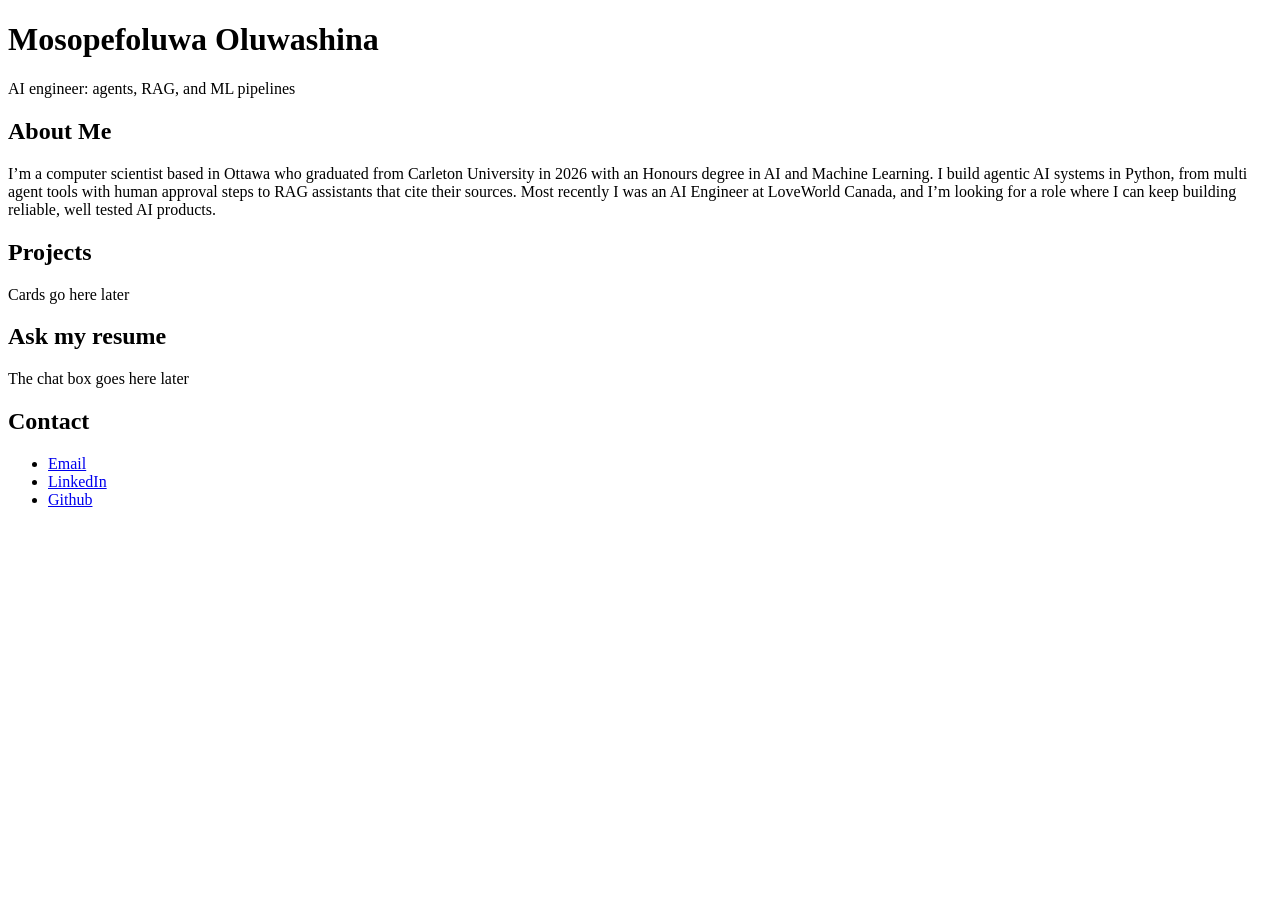
==== site/index.html @ ba9bc78c "Streaming update, HTML skeleton included" ====
<!DOCTYPE html>
<html lang="en">
<head>
    <meta charset="UTF-8">
    <meta name="viewpost" content="width=device-width, initial-scale=1">
    <title>Mosh | AI Engineer</title>
</head>
<body>
    <header>
        <h1>Mosopefoluwa Oluwashina</h1>
        <p>AI engineer: agents, RAG, and ML pipelines</p>
    </header>
    <section id="about">
        <h2>About Me</h2>
        <p>I’m a computer scientist based in Ottawa who graduated from Carleton University in 2026 with an Honours
            degree in AI and Machine Learning. I build agentic AI systems in Python, from multi agent tools with human
            approval steps to RAG assistants that cite their sources. Most recently I was an AI Engineer at LoveWorld
            Canada, and I’m looking for a role where I can keep building reliable, well tested AI products.</p>
    </section>
    <section id="projects">
        <h2>Projects</h2>
        <p>Cards go here later</p>
    </section>
    <section id="chat">
        <h2>Ask my resume</h2>
        <p>The chat box goes here later</p>
    </section>
    <footer id="contact">
        <h2>Contact</h2>
        <ul>
            <li><a href="mailto:moluwashina@gmail.com">Email</a></li>
            <li><a href="https://www.linkedin.com/in/mosopefoluwa-oluwashina-9428b6300/">LinkedIn</a></li>
            <li><a href="https://github.com/Mosh1132">Github</a></li>
        </ul>

    </footer>
</body>
</html>
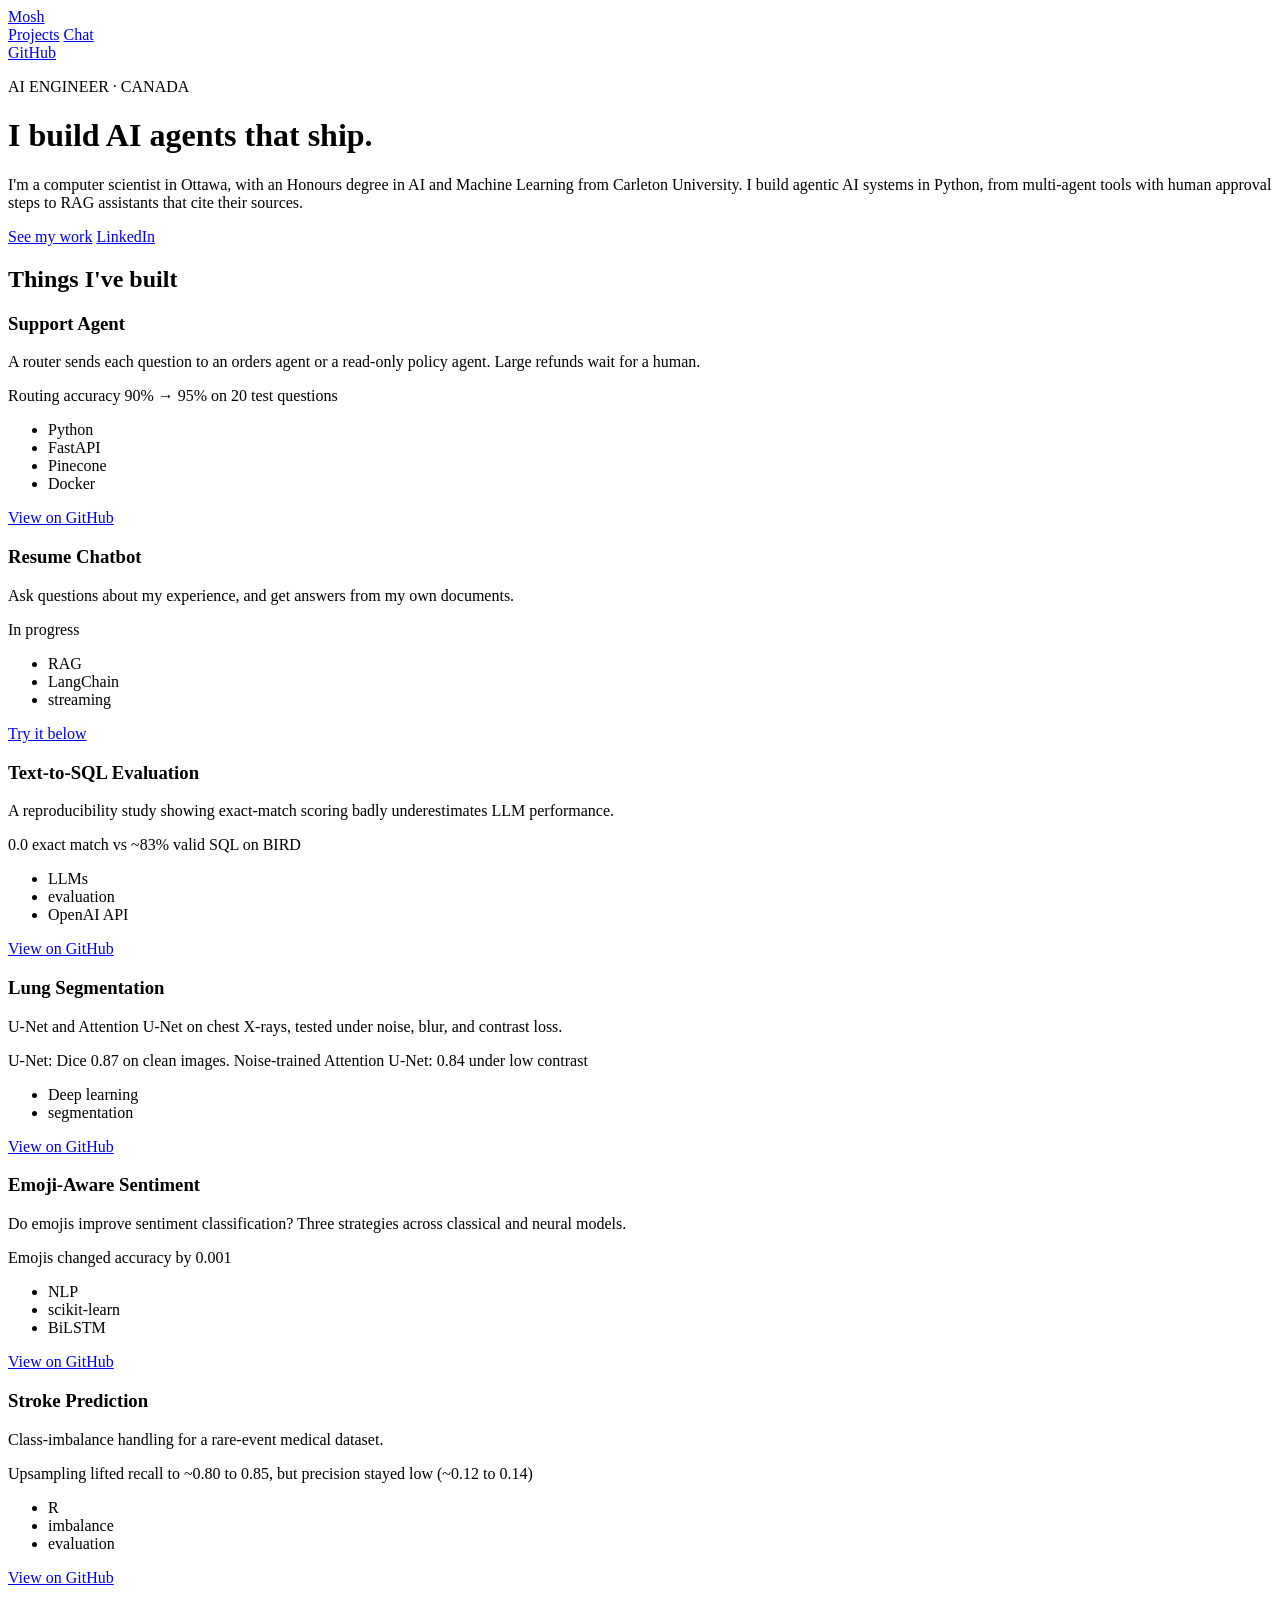
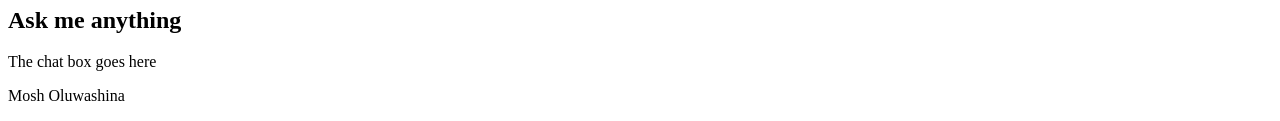
==== commit 3938f007: "Updated index.html" ====
--- a/site/index.html
+++ b/site/index.html
@@ -2,37 +2,108 @@
 <html lang="en">
 <head>
     <meta charset="UTF-8">
-    <meta name="viewpost" content="width=device-width, initial-scale=1">
+    <meta name="viewport" content="width=device-width, initial-scale=1.0">
     <title>Mosh | AI Engineer</title>
+    <link rel="stylesheet" href="style.css">
 </head>
 <body>
-    <header>
-        <h1>Mosopefoluwa Oluwashina</h1>
-        <p>AI engineer: agents, RAG, and ML pipelines</p>
+    <nav class="topbar">
+        <a class="logo" href="#">Mosh</a>
+        <div class="links">
+            <a href="#projects">Projects</a>
+            <a href="#chat">Chat</a>
+        </div>
+        <a href="https://github.com/Mosh1132" class="button">GitHub</a>
+    </nav>
+    <header class="hero">
+        <p class="eyebrow">AI ENGINEER · CANADA</p>
+        <h1> I build AI agents <span class="gradient">that ship.</span></h1>
+        <p class="lead">I'm a computer scientist in Ottawa, with an Honours degree in AI and Machine Learning from Carleton University.
+  I build agentic AI systems in Python, from multi-agent tools with human approval steps to RAG assistants that cite their sources.</p>
+        <div class="actions">
+            <a class="button" href="#projects">See my work</a>
+            <a href="https://www.linkedin.com/in/mosopefoluwa-oluwashina-9428b6300/" class="button ghost">LinkedIn</a>
+        </div>
     </header>
-    <section id="about">
-        <h2>About Me</h2>
-        <p>I’m a computer scientist based in Ottawa who graduated from Carleton University in 2026 with an Honours
-            degree in AI and Machine Learning. I build agentic AI systems in Python, from multi agent tools with human
-            approval steps to RAG assistants that cite their sources. Most recently I was an AI Engineer at LoveWorld
-            Canada, and I’m looking for a role where I can keep building reliable, well tested AI products.</p>
-    </section>
-    <section id="projects">
-        <h2>Projects</h2>
-        <p>Cards go here later</p>
-    </section>
-    <section id="chat">
-        <h2>Ask my resume</h2>
-        <p>The chat box goes here later</p>
-    </section>
-    <footer id="contact">
-        <h2>Contact</h2>
-        <ul>
-            <li><a href="mailto:moluwashina@gmail.com">Email</a></li>
-            <li><a href="https://www.linkedin.com/in/mosopefoluwa-oluwashina-9428b6300/">LinkedIn</a></li>
-            <li><a href="https://github.com/Mosh1132">Github</a></li>
-        </ul>
-
+    <main>
+        <section id="projects">
+            <h2>Things I've built</h2>
+            <div class="grid">
+                <article class="card">
+                    <h3>Support Agent</h3>
+                    <p>A router sends each question to an orders agent or a read-only policy agent. Large refunds wait for a human.</p>
+                    <p class="stat">Routing accuracy 90% → 95% on 20 test questions</p>
+                    <ul>
+                        <li>Python</li>
+                        <li>FastAPI</li>
+                        <li>Pinecone</li>
+                        <li>Docker</li>
+                    </ul>
+                    <a href="https://github.com/Mosh1132/support-agent">View on GitHub</a>
+                </article>
+                <article class="card">
+                    <h3>Resume Chatbot</h3>
+                    <p>Ask questions about my experience, and get answers from my own documents.</p>
+                    <p class="stat">In progress</p>
+                    <ul>
+                        <li>RAG</li>
+                        <li>LangChain</li>
+                        <li>streaming</li>
+                    </ul>
+                    <a href="#chat">Try it below</a>
+                </article>
+                <article class="card">
+                    <h3>Text-to-SQL Evaluation</h3>
+                    <p>A reproducibility study showing exact-match scoring badly underestimates LLM performance.</p>
+                    <p class="stat">0.0 exact match vs ~83% valid SQL on BIRD</p>
+                    <ul>
+                        <li>LLMs</li>
+                        <li>evaluation</li>
+                        <li>OpenAI API</li>
+                    </ul>
+                    <a href="https://github.com/Mosh1132/text-to-sql-eval-sensitivity">View on GitHub</a>
+                </article>
+                <article class="card">
+                    <h3>Lung Segmentation</h3>
+                    <p>U-Net and Attention U-Net on chest X-rays, tested under noise, blur, and contrast loss.</p>
+                    <p class="stat">U-Net: Dice 0.87 on clean images. Noise-trained Attention U-Net: 0.84 under low contrast</p>
+                    <ul>
+                        <li>Deep learning</li>
+                        <li>segmentation</li>
+                    </ul>
+                    <a href="https://github.com/Mosh1132/lung-segmentation-robustness">View on GitHub</a>
+                </article>
+                <article class="card">
+                    <h3>Emoji-Aware Sentiment</h3>
+                    <p>Do emojis improve sentiment classification? Three strategies across classical and neural models.</p>
+                    <p class="stat">Emojis changed accuracy by 0.001</p>
+                    <ul>
+                        <li>NLP</li>
+                        <li>scikit-learn</li>
+                        <li>BiLSTM</li>
+                    </ul>
+                    <a href="https://github.com/Mosh1132/emoji-aware-sentiment-analysis">View on GitHub</a>
+                </article>
+                <article class="card">
+                    <h3>Stroke Prediction</h3>
+                    <p>Class-imbalance handling for a rare-event medical dataset.</p>
+                    <p class="stat">Upsampling lifted recall to ~0.80 to 0.85, but precision stayed low (~0.12 to 0.14)</p>
+                    <ul>
+                        <li>R</li>
+                        <li>imbalance</li>
+                        <li>evaluation</li>
+                    </ul>
+                    <a href="https://github.com/Mosh1132/stroke-prediction-r">View on GitHub</a>
+                </article>
+            </div>
+        </section>
+        <section id="chat">
+            <h2>Ask me anything</h2>
+            <p>The chat box goes here</p>
+        </section>
+    </main>
+    <footer>
+        <p>Mosh Oluwashina</p>
     </footer>
 </body>
 </html>
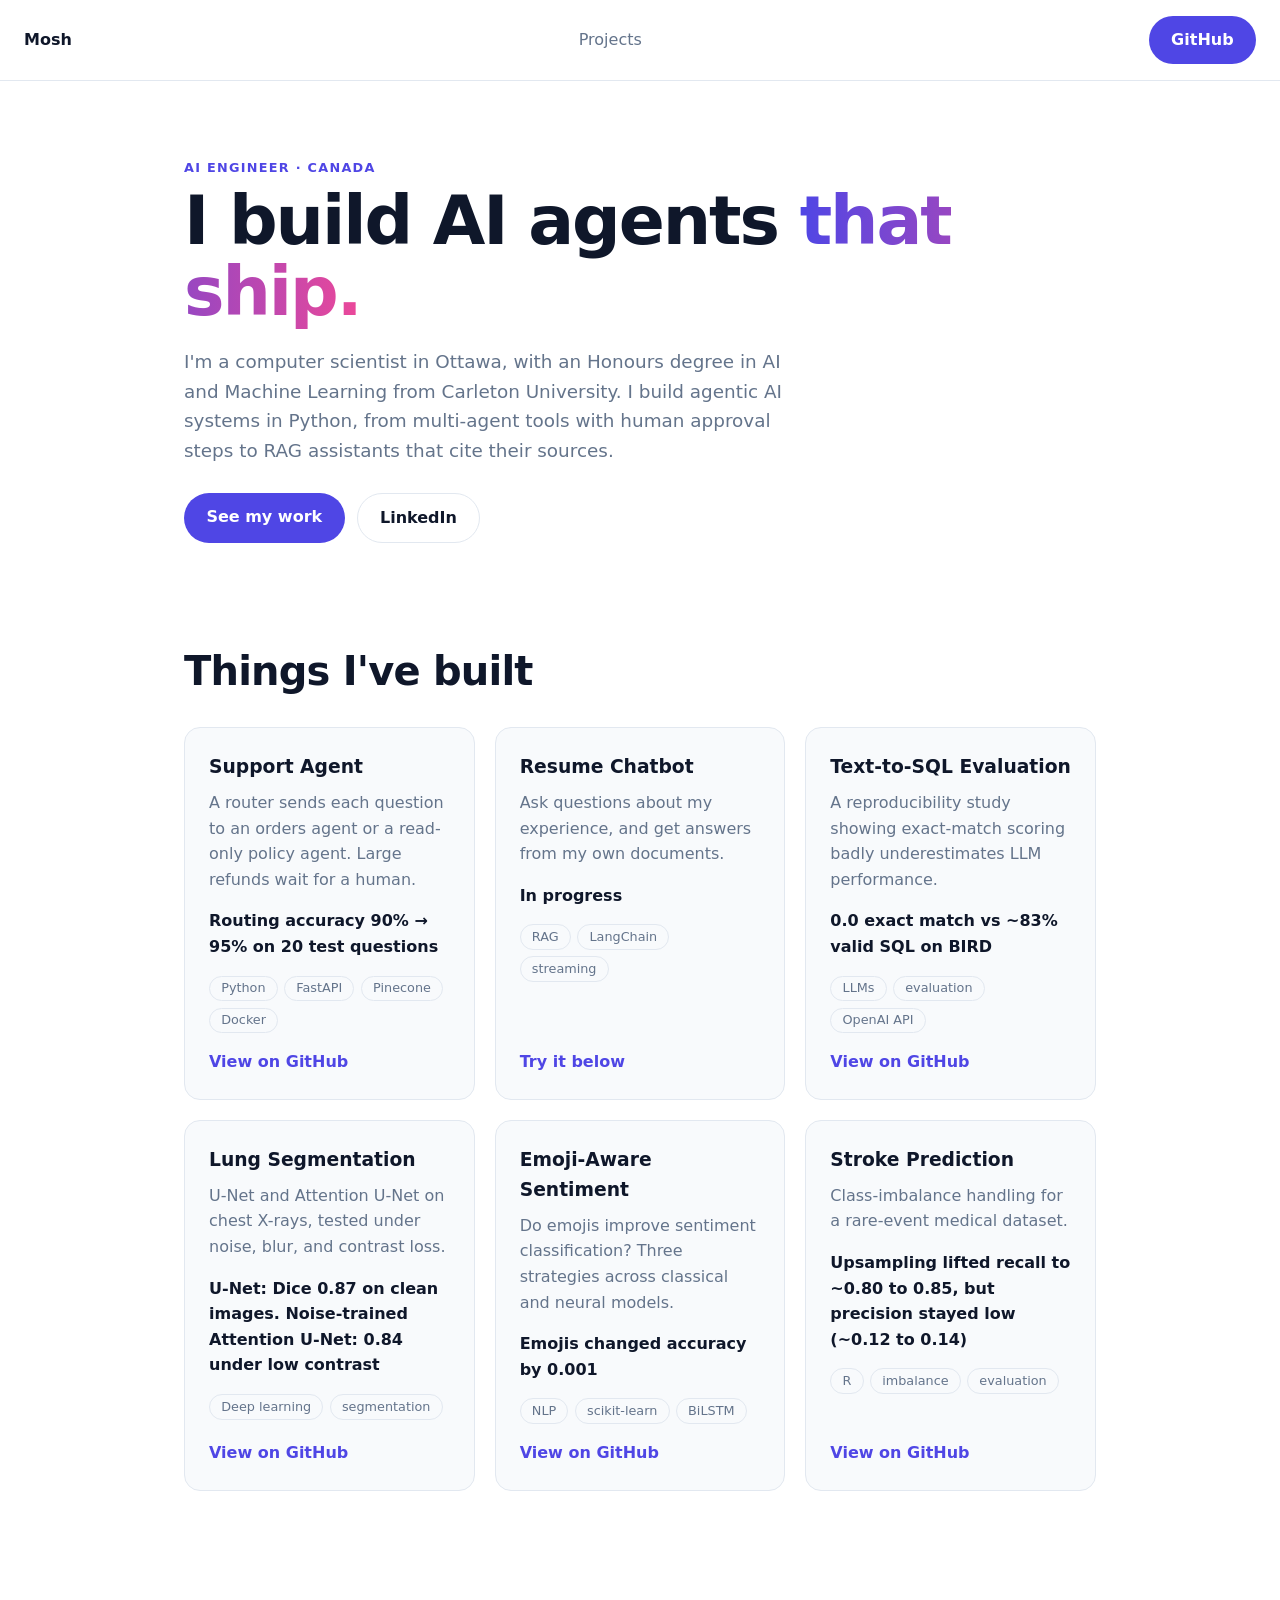
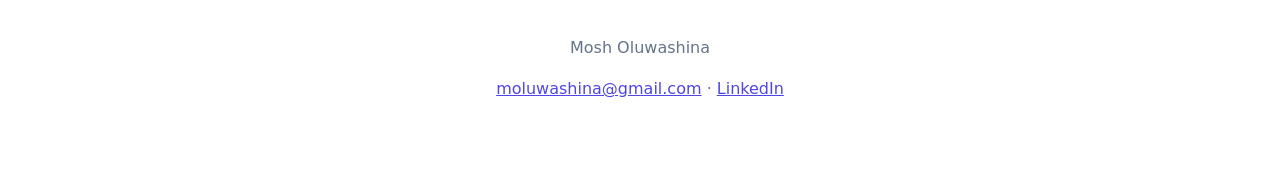
==== commit 1bdbe565: "Publish portfolio site" ====
--- a/site/index.html
+++ b/site/index.html
@@ -11,9 +11,12 @@
         <a class="logo" href="#">Mosh</a>
         <div class="links">
             <a href="#projects">Projects</a>
-            <a href="#chat">Chat</a>
+<!--            <a href="#chat">Chat</a>-->
+<!--            <a href="mailto:moluwashina@gmail.com?subject=Hello%20Mosh&body=Hi%20Mosh%2C%20I%20saw%20your%20portfolio%20and%20would%20like%20to%20talk.">-->
+<!--  Contact-->
+<!--</a>-->
         </div>
-        <a href="https://github.com/Mosh1132" class="button">GitHub</a>
+        <a href="https://github.com/Mosh1132" target="_blank" class="button">GitHub</a>
     </nav>
     <header class="hero">
         <p class="eyebrow">AI ENGINEER · CANADA</p>
@@ -22,7 +25,7 @@
   I build agentic AI systems in Python, from multi-agent tools with human approval steps to RAG assistants that cite their sources.</p>
         <div class="actions">
             <a class="button" href="#projects">See my work</a>
-            <a href="https://www.linkedin.com/in/mosopefoluwa-oluwashina-9428b6300/" class="button ghost">LinkedIn</a>
+            <a href="https://www.linkedin.com/in/mosopefoluwa-oluwashina-9428b6300/" target="_blank" class="button ghost">LinkedIn</a>
         </div>
     </header>
     <main>
@@ -39,7 +42,7 @@
                         <li>Pinecone</li>
                         <li>Docker</li>
                     </ul>
-                    <a href="https://github.com/Mosh1132/support-agent">View on GitHub</a>
+                    <a href="https://github.com/Mosh1132/support-agent" target="_blank">View on GitHub</a>
                 </article>
                 <article class="card">
                     <h3>Resume Chatbot</h3>
@@ -61,7 +64,7 @@
                         <li>evaluation</li>
                         <li>OpenAI API</li>
                     </ul>
-                    <a href="https://github.com/Mosh1132/text-to-sql-eval-sensitivity">View on GitHub</a>
+                    <a href="https://github.com/Mosh1132/text-to-sql-eval-sensitivity" target="_blank">View on GitHub</a>
                 </article>
                 <article class="card">
                     <h3>Lung Segmentation</h3>
@@ -71,7 +74,7 @@
                         <li>Deep learning</li>
                         <li>segmentation</li>
                     </ul>
-                    <a href="https://github.com/Mosh1132/lung-segmentation-robustness">View on GitHub</a>
+                    <a href="https://github.com/Mosh1132/lung-segmentation-robustness" target="_blank">View on GitHub</a>
                 </article>
                 <article class="card">
                     <h3>Emoji-Aware Sentiment</h3>
@@ -82,7 +85,7 @@
                         <li>scikit-learn</li>
                         <li>BiLSTM</li>
                     </ul>
-                    <a href="https://github.com/Mosh1132/emoji-aware-sentiment-analysis">View on GitHub</a>
+                    <a href="https://github.com/Mosh1132/emoji-aware-sentiment-analysis" target="_blank">View on GitHub</a>
                 </article>
                 <article class="card">
                     <h3>Stroke Prediction</h3>
@@ -93,17 +96,19 @@
                         <li>imbalance</li>
                         <li>evaluation</li>
                     </ul>
-                    <a href="https://github.com/Mosh1132/stroke-prediction-r">View on GitHub</a>
+                    <a href="https://github.com/Mosh1132/stroke-prediction-r" target="_blank">View on GitHub</a>
                 </article>
             </div>
         </section>
-        <section id="chat">
-            <h2>Ask me anything</h2>
-            <p>The chat box goes here</p>
-        </section>
+<!--        <section id="chat">-->
+<!--            <h2>Ask me anything</h2>-->
+<!--            <p>The chat box goes here</p>-->
+<!--        </section>-->
     </main>
     <footer>
         <p>Mosh Oluwashina</p>
+        <p><a href="mailto:moluwashina@gmail.com?subject=Hello%20Mosh&body=Hi%20Mosh%2C%20I%20saw%20your%20portfolio%20and%20would%20like%20to%20talk.">moluwashina@gmail.com</a> · <a href="https://www.linkedin.com/in/mosopefoluwa-oluwashina-9428b6300/">LinkedIn</a></p>
     </footer>
+    <script src="chat.js"></script>
 </body>
 </html>
--- a/site/style.css
+++ b/site/style.css
@@ -0,0 +1,181 @@
+* {box-sizing: border-box}
+:root {
+    --accent: #4f46e5;
+    --bg: #ffffff;
+    --text: #0f172a;
+    --muted: #64748b;
+    --border: #e2e8f0;
+    --card: #f8fafc;
+    --on-accent: #ffffff;
+    color-scheme: light dark;
+}
+body {
+    margin: 0;
+    font-family: system-ui, -apple-system, "Segoe UI", Roboto, sans-serif;
+    line-height: 1.6;
+    color: var(--text);
+    background: var(--bg);
+}
+main, header, footer {
+    margin: 0 auto;
+    max-width: 960px;
+    padding: 4rem 1.5rem;
+}
+a {
+    color: var(--accent);
+}
+.topbar{
+    display: flex;
+    justify-content: space-between;
+    align-items: center;
+    padding: 1rem 1.5rem;
+    border-bottom: 1px solid var(--border);
+    position: sticky;
+    top: 0;
+    background: var(--bg);
+    z-index: 10;
+}
+nav a {
+    text-decoration: none;
+    color: var(--muted);
+}
+.links {
+    display: flex;
+    gap: 1.5rem;
+}
+.logo {
+    font-weight: 700;
+    color: var(--text);
+}
+h1 {
+    font-size: clamp(2.25rem, 6vw, 4.25rem);
+    line-height: 1.05;
+    letter-spacing: -0.03em;
+    margin-top: 0;
+    margin-bottom: 1.25rem;
+
+}
+.gradient{
+    background: linear-gradient(90deg, var(--accent), #ec4899);
+    -webkit-background-clip: text;
+    background-clip: text;
+    color: transparent;
+}
+.button {
+    display: inline-block;
+    padding: 0.7rem 1.4rem;
+    background: var(--accent);
+    color: var(--on-accent);
+    border-radius: 999px;
+    font-weight: 600;
+    text-decoration: none;
+    transition: opacity 0.15s ease, transform 0.15s ease;
+}
+.button.ghost {
+    background: transparent;
+    color: var(--text);
+    border: 1px solid var(--border);
+}
+.button:hover {
+    opacity: 0.8;
+    transform: translateY(-3px);
+}
+.hero {
+    padding-bottom: 2rem;
+}
+.eyebrow {
+    font-size: 0.8rem;
+    font-weight: 600;
+    letter-spacing: 0.1em;
+    margin-bottom: .5em;
+    color: var(--accent);
+}
+.lead {
+    color: var(--muted);
+    font-size: 1.15rem;
+    max-width: 620px;
+}
+.actions {
+    display: flex;
+    flex-wrap: wrap;
+    gap: 0.75rem;
+    margin-top: 1.75rem;
+}
+.grid {
+    display: grid;
+    gap: 1.25rem;
+    grid-template-columns: repeat(auto-fit, minmax(280px, 1fr));
+}
+.card {
+    background: var(--card);
+    border: 1px solid var(--border);
+    border-radius: 16px;
+    padding: 1.5rem;
+    transition: transform 0.2s ease, border-color 0.2s ease;
+    display: flex;
+    flex-direction: column;
+    position: relative;
+}
+.card:hover{
+    transform: translateY(-4px);
+    border-color: var(--accent);
+}
+.card h3{
+    margin: 0 0 0.5rem;
+}
+.card p{
+    margin: 0 0 1rem;
+    color: var(--muted);
+}
+.card .stat{
+    color: var(--text);
+    font-weight: 600;
+}
+.card ul{
+    list-style: none;
+    padding: 0;
+    margin: 0 0 1rem;
+    display: flex;
+    flex-wrap: wrap;
+    gap: 0.4rem;
+}
+.card li {
+    padding: 0.1rem 0.7rem;
+    font-size: 0.8rem;
+    color: var(--muted);
+    border: 1px solid var(--border);
+    border-radius: 999px;
+}
+.card a {
+    margin-top: auto;
+    font-weight: 600;
+    text-decoration: none;
+}
+.card a::after {
+    content: "";
+    position: absolute;
+    inset: 0;
+}
+h2{
+    font-size: clamp(1.75rem, 4vw, 2.5rem);
+    letter-spacing: -0.02em;
+    margin: 0 0 1.5rem;
+}
+footer p{
+    color: var(--muted);
+    text-align: center;
+}
+.card:focus-within {
+    border-color: var(--accent);
+}
+@media (prefers-color-scheme: dark) {
+    :root {
+        --bg: #0b0d12;
+        --text: #f1f5f9;
+        --muted: #94a3b8;
+        --accent: #818cf8;
+        --border: #232733;
+        --card: #12151c;
+        --on-accent: #0b0d12;
+    }
+}
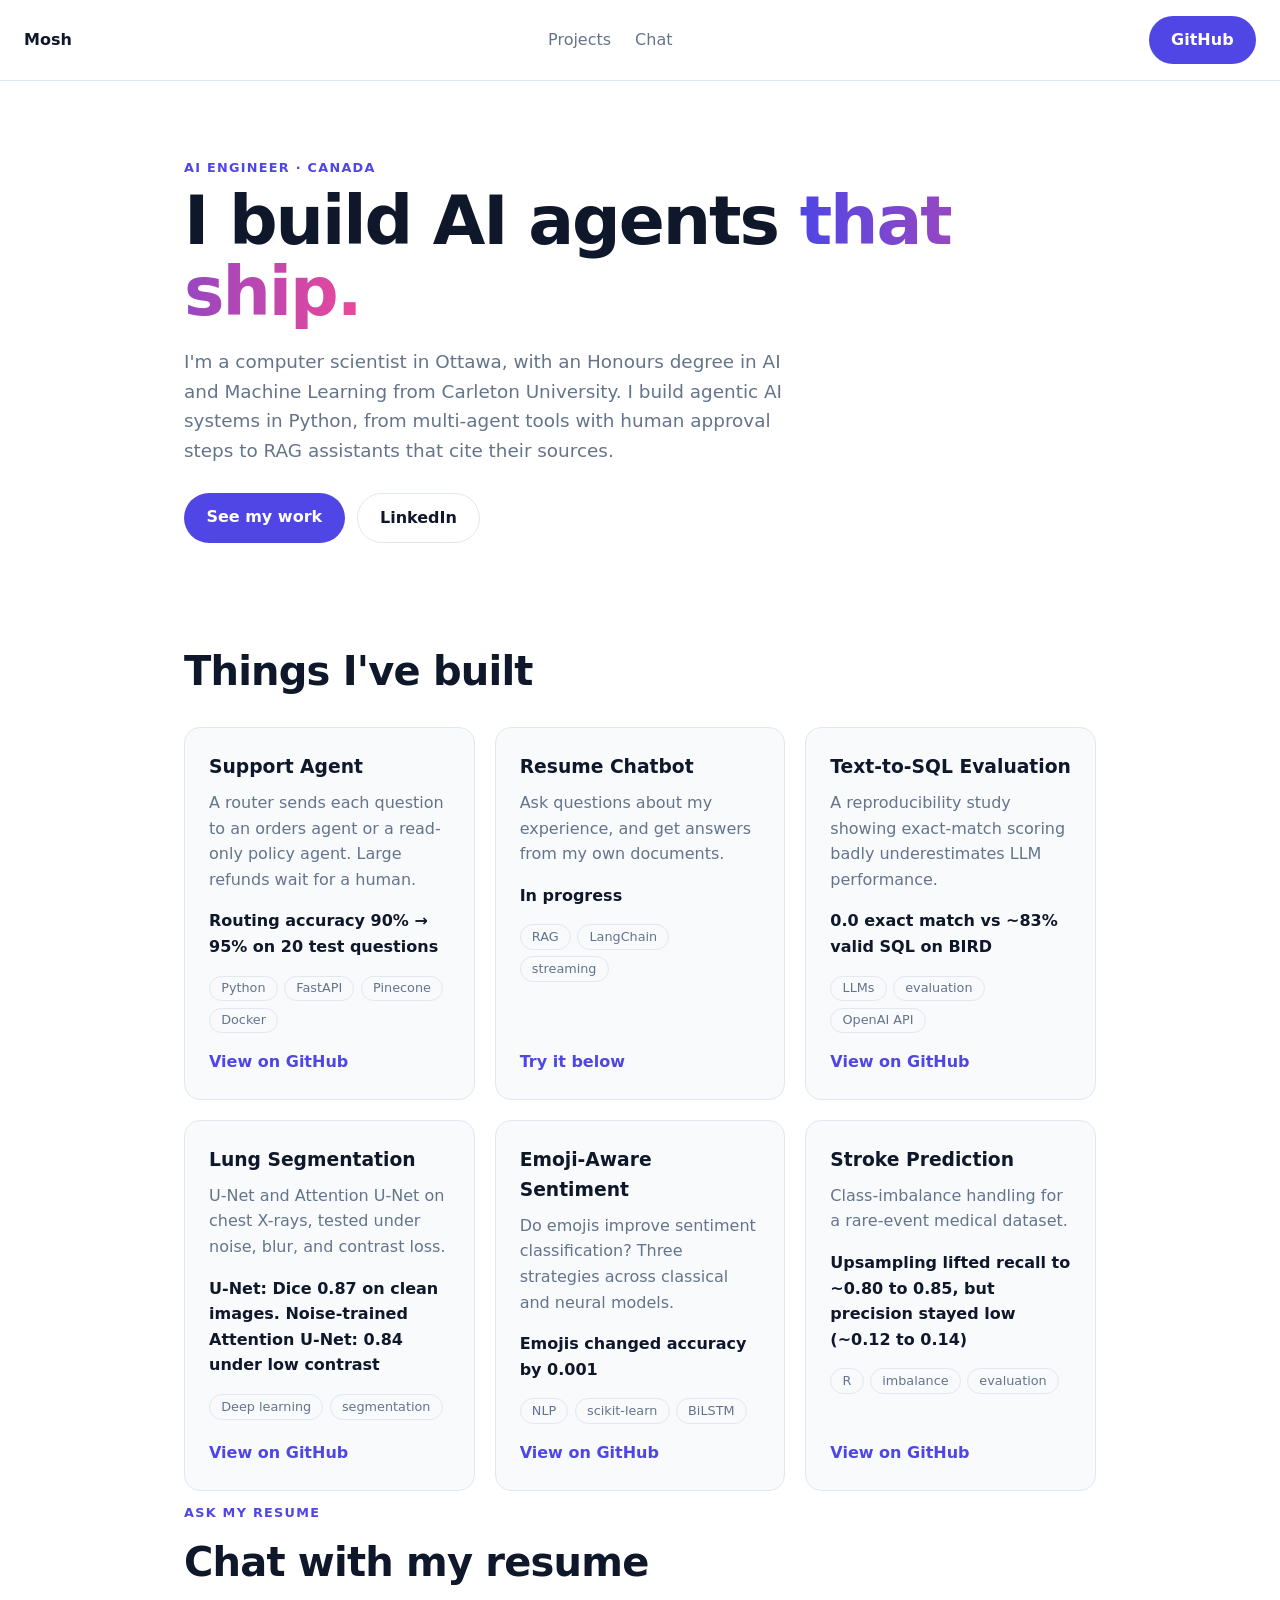
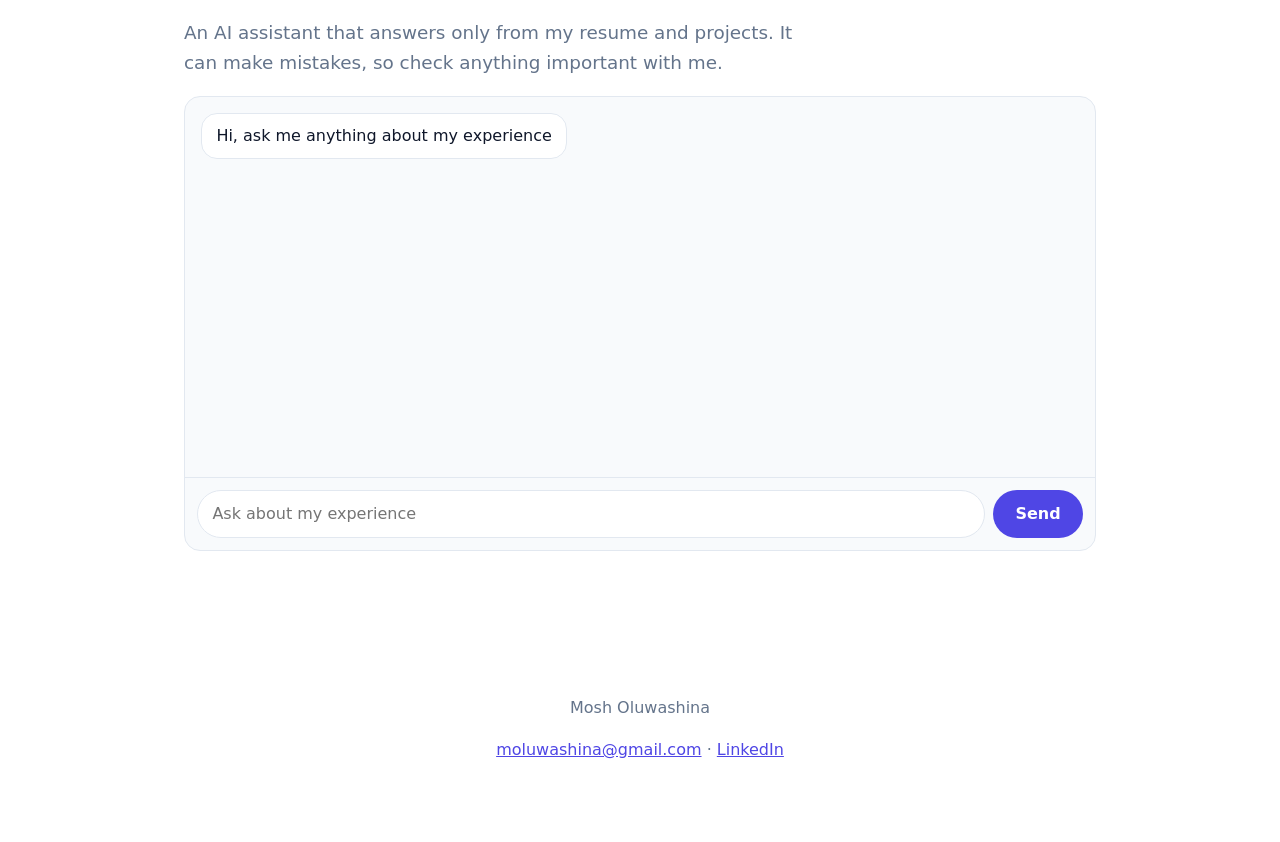
==== commit d3fbaa62: "Update" ====
--- a/site/index.html
+++ b/site/index.html
@@ -11,10 +11,7 @@
         <a class="logo" href="#">Mosh</a>
         <div class="links">
             <a href="#projects">Projects</a>
-<!--            <a href="#chat">Chat</a>-->
-<!--            <a href="mailto:moluwashina@gmail.com?subject=Hello%20Mosh&body=Hi%20Mosh%2C%20I%20saw%20your%20portfolio%20and%20would%20like%20to%20talk.">-->
-<!--  Contact-->
-<!--</a>-->
+            <a href="#chat">Chat</a>
         </div>
         <a href="https://github.com/Mosh1132" target="_blank" class="button">GitHub</a>
     </nav>
@@ -100,10 +97,19 @@
                 </article>
             </div>
         </section>
-<!--        <section id="chat">-->
-<!--            <h2>Ask me anything</h2>-->
-<!--            <p>The chat box goes here</p>-->
-<!--        </section>-->
+        <section id="chat">
+    <p class="eyebrow">ASK MY RESUME</p>
+    <h2>Chat with my resume</h2>
+    <p class="lead">An AI assistant that answers only from my resume and projects. It can make mistakes, so check anything important with me.</p>
+
+    <div class="chat-box">
+        <div id="messages" class="messages"></div>
+        <form id="chat-form" class="chat-form">
+            <input id="chat-input" type="text" placeholder="Ask about my experience" maxlength="500" autocomplete="off" required>
+            <button id="send" class="button" type="submit">Send</button>
+        </form>
+    </div>
+</section>
     </main>
     <footer>
         <p>Mosh Oluwashina</p>
--- a/site/style.css
+++ b/site/style.css
@@ -77,7 +77,7 @@
     border: 1px solid var(--border);
 }
 .button:hover {
-    opacity: 0.8;
+    opacity: 0.9;
     transform: translateY(-3px);
 }
 .hero {
@@ -167,6 +167,65 @@
 }
 .card:focus-within {
     border-color: var(--accent);
+}
+.chat-box{
+    background: var(--card);
+    border: 1px solid var(--border);
+    border-radius: 16px;
+    overflow: hidden;
+}
+.messages {
+    height: 380px;
+    overflow-y: auto;
+    padding: 1rem;
+    display: flex;
+    flex-direction: column;
+    gap: 0.75rem;
+}
+.bubble {
+    max-width: 85%;
+    padding: 0.65rem 0.9rem;
+    line-height: 1.5;
+    border-radius: 16px;
+    white-space: pre-wrap;
+}
+.bubble.user {
+    align-self: flex-end;
+    background: var(--accent);
+    color: var(--on-accent);
+}
+.bubble.bot {
+    align-self: flex-start;
+    background: var(--bg);
+    border: 1px solid var(--border);
+}
+.chat-form {
+    display: flex;
+    gap: 0.5rem;
+    padding: 0.75rem;
+    border-top: 1px solid var(--border);
+}
+.chat-form input {
+    flex: 1;
+    font: inherit;
+    padding: 0.65rem 0.9rem;
+    border-radius: 999px;
+    background: var(--bg);
+    color: var(--text);
+    border: 1px solid var(--border);
+}
+.chat-form input:focus {
+    outline: 2px solid var(--accent);
+}
+.chat-form .button {
+    border: 0;
+    font: inherit;
+    font-weight: 600;
+    cursor: pointer;
+}
+.chat-form .button:disabled {
+    opacity: 0.5;
+    cursor: not-allowed;
 }
 @media (prefers-color-scheme: dark) {
     :root {
